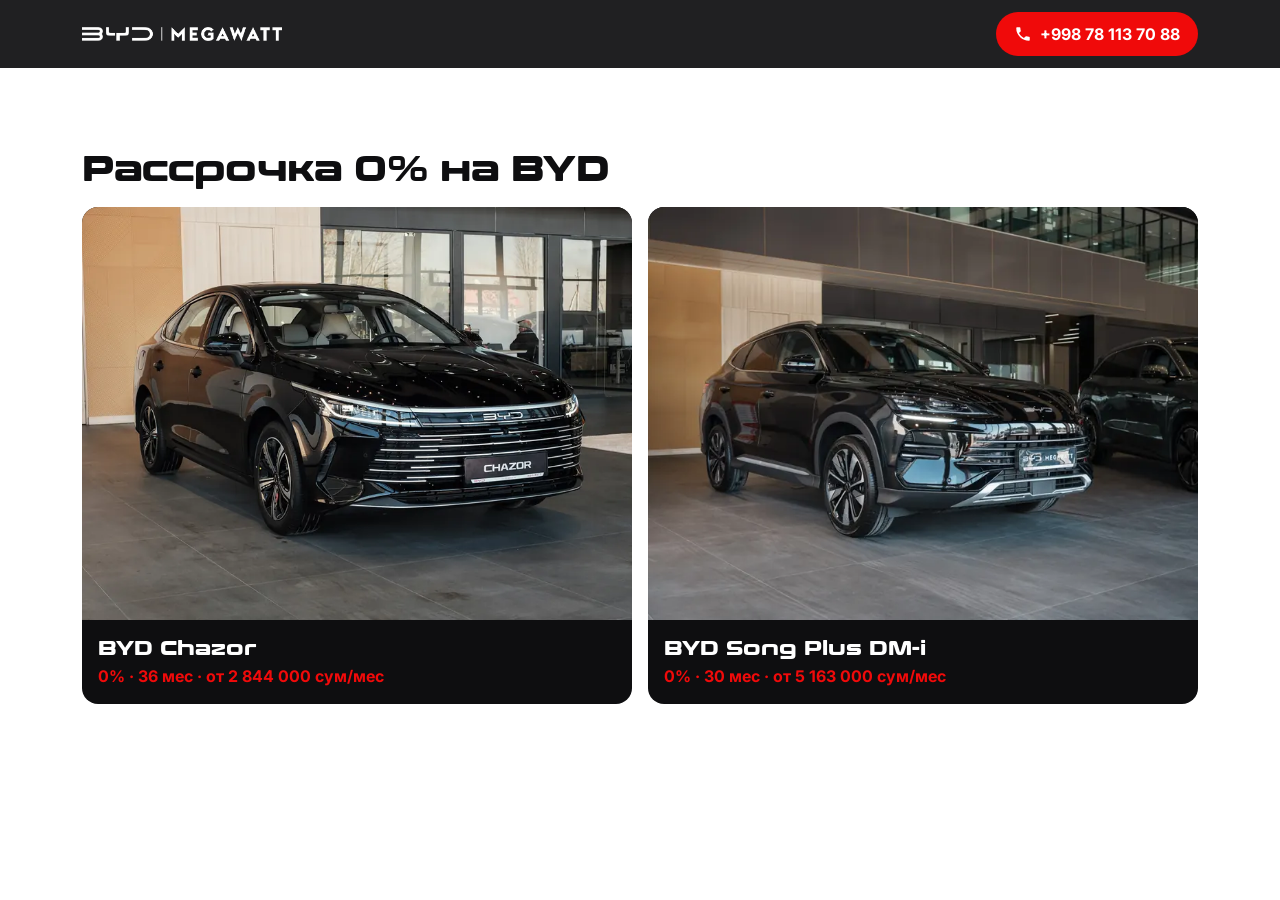
==== index.html @ dc654400 "Исходное состояние лендингов (GitHub Pages) Co-Authored-By: Claude Opus 5.5 <noreply@anthropic.com>" ====
<!doctype html>
<html lang="ru">
<head>
<meta charset="utf-8">
<meta name="viewport" content="width=device-width, initial-scale=1">
<title>BYD Megawatt — рассрочка 0% на BYD</title>
<meta name="description" content="Официальный дилер BYD в Ташкенте. Рассрочка 0% на BYD Chazor и Song Plus DM-i. Звоните: +998 78 113 70 88.">
<meta name="theme-color" content="#0e0e10">
<meta name="format-detection" content="telephone=no">
<link rel="icon" href="assets/img/brand/favicon.png" type="image/png">
<link rel="preconnect" href="https://fonts.googleapis.com">
<link rel="preconnect" href="https://fonts.gstatic.com" crossorigin>
<link rel="stylesheet" href="https://fonts.googleapis.com/css2?family=Inter:wght@400;500;600;700&display=swap">
<link rel="stylesheet" href="assets/css/style.css">
</head>
<body class="index">
<header class="top"><div class="wrap top__in"><a class="top__home" href="https://byd.megawatt.uz/" target="_blank" rel="noopener"><img class="top__logo" src="assets/img/brand/logo-white.png" width="705" height="49" alt="BYD Megawatt"></a>
<a class="top__call" href="tel:+998781137088"><svg viewBox="0 0 24 24" aria-hidden="true"><path d="M6.6 10.8a15.2 15.2 0 0 0 6.6 6.6l2.2-2.2a1 1 0 0 1 1-.25 11.4 11.4 0 0 0 3.6.57 1 1 0 0 1 1 1V20a1 1 0 0 1-1 1A17 17 0 0 1 3 4a1 1 0 0 1 1-1h3.5a1 1 0 0 1 1 1c0 1.25.2 2.45.57 3.57a1 1 0 0 1-.25 1z"/></svg><span>+998 78 113 70 88</span></a></div></header>
<main class="section"><div class="wrap"><h1 class="h2">Рассрочка 0% на BYD</h1><div class="picks"><a class="pick" href="chazor/"><img src="assets/img/chazor/1-800.webp" width="800" height="600" alt="BYD Chazor" loading="lazy"><span class="pick__name">BYD Chazor</span><span class="pick__offer">0% · 36 мес · от 2 844 000 сум/мес</span></a><a class="pick" href="song-plus/"><img src="assets/img/song-plus/1-800.webp" width="800" height="600" alt="BYD Song Plus DM-i" loading="lazy"><span class="pick__name">BYD Song Plus DM-i</span><span class="pick__offer">0% · 30 мес · от 5 163 000 сум/мес</span></a></div></div></main>
</body>
</html>
---- assets/css/style.css ----
/* BYD Megawatt — лендинг. Mobile-first. */
:root {
  --red: #f00a0a;
  --red-dark: #c80000;
  --ink: #0e0e10;
  --ink-2: #3a3a40;
  --muted: #6b6b73;
  --line: #e4e4e8;
  --bg: #ffffff;
  --grey: #f4f4f6;
  --dark: #0e0e10;
  --dark-2: #1a1a1e;
  --radius: 16px;
  --radius-sm: 10px;
  --head: "Conthrax", "Arial Black", system-ui, sans-serif;
  --body: "Inter", system-ui, -apple-system, "Segoe UI", Roboto, Arial, sans-serif;
  --gutter: 16px;
  --top-h: 56px;
}

@font-face { font-family: "Conthrax"; src: url("../fonts/conthrax-sb.woff2") format("woff2"); font-weight: 600; font-style: normal; font-display: swap; }
@font-face { font-family: "Conthrax"; src: url("../fonts/conthrax-bd.woff2") format("woff2"); font-weight: 700; font-style: normal; font-display: swap; }
@font-face { font-family: "Conthrax"; src: url("../fonts/conthrax-hv.woff2") format("woff2"); font-weight: 800; font-style: normal; font-display: swap; }

*, *::before, *::after { box-sizing: border-box; }
.nw { white-space: nowrap; }
html { -webkit-text-size-adjust: 100%; scroll-behavior: smooth; scroll-padding-top: var(--top-h); }
body {
  margin: 0;
  font: 400 16px/1.5 var(--body);
  color: var(--ink);
  background: var(--bg);
  -webkit-font-smoothing: antialiased;
  padding-bottom: 84px; /* место под sticky-кнопку */
}
img { max-width: 100%; height: auto; display: block; }
a { color: inherit; }
h1, h2, h3, p, ul, ol, dl, dd, figure { margin: 0; }
ul, ol { padding: 0; list-style: none; }
button { font: inherit; color: inherit; cursor: pointer; }
svg { width: 24px; height: 24px; flex: none; fill: none; stroke: currentColor; stroke-width: 1.8; stroke-linecap: round; stroke-linejoin: round; }

.wrap { width: 100%; max-width: 1180px; margin: 0 auto; padding: 0 var(--gutter); }
.wrap--narrow { max-width: 820px; }
.center { text-align: center; }

/* ---------- кнопки ---------- */
.btn {
  display: inline-flex; align-items: center; justify-content: center; gap: 10px;
  min-height: 52px; padding: 14px 24px;
  border: 0; border-radius: 999px;
  font: 700 16px/1.2 var(--body); text-decoration: none; text-align: center;
  transition: transform .15s ease, background-color .15s ease, box-shadow .15s ease;
}
.btn svg { width: 20px; height: 20px; fill: currentColor; stroke: none; }
.btn:active { transform: scale(.98); }
.btn--red { background: var(--red); color: #fff; box-shadow: 0 8px 24px -8px rgba(240, 10, 10, .6); }
.btn--red:hover { background: var(--red-dark); }
.btn--dark { background: var(--ink); color: #fff; }
.btn--white { background: #fff; color: var(--red); }
.btn--xl { min-height: 60px; font-size: 17px; padding: 16px 28px; }
.btn--block { display: flex; width: 100%; }
.btn--red.btn--xl { animation: pulse 2.4s ease-in-out infinite; }
@keyframes pulse {
  0%, 100% { box-shadow: 0 8px 24px -8px rgba(240, 10, 10, .6), 0 0 0 0 rgba(240, 10, 10, .45); }
  50% { box-shadow: 0 8px 24px -8px rgba(240, 10, 10, .6), 0 0 0 12px rgba(240, 10, 10, 0); }
}
@media (prefers-reduced-motion: reduce) { .btn--red.btn--xl { animation: none; } html { scroll-behavior: auto; } }

/* ---------- шапка ---------- */
.top { position: sticky; top: 0; z-index: 50; background: rgba(14, 14, 16, .92); backdrop-filter: blur(10px); -webkit-backdrop-filter: blur(10px); color: #fff; }
.top__in { height: var(--top-h); display: flex; align-items: center; justify-content: space-between; gap: 12px; }
.top__home { display: block; line-height: 0; }
.top__logo { width: 150px; height: auto; }
.top__right { display: flex; align-items: center; gap: 10px; }
.top__call { display: inline-flex; align-items: center; justify-content: center; width: 40px; height: 40px; border-radius: 50%; background: var(--red); color: #fff; text-decoration: none; font-weight: 700; }
.top__call svg { width: 18px; height: 18px; fill: currentColor; stroke: none; }
.top__call span { display: none; }
.lang { display: inline-flex; border: 1px solid rgba(255, 255, 255, .25); border-radius: 999px; padding: 2px; }
.lang button { background: none; border: 0; padding: 6px 10px; border-radius: 999px; font-size: 13px; font-weight: 600; color: rgba(255, 255, 255, .7); }
.lang button[aria-pressed="true"] { background: #fff; color: var(--ink); }

/* ---------- hero ---------- */
.hero { position: relative; background: var(--dark); color: #fff; overflow: hidden; }
.hero__media { position: relative; }
.hero__media::after { content: ""; position: absolute; inset: 0; background: linear-gradient(180deg, rgba(14, 14, 16, 0) 45%, var(--dark) 100%); }
.hero__img { width: 100%; aspect-ratio: 4 / 3; object-fit: cover; }
.hero__in { position: relative; margin-top: -72px; padding-bottom: 32px; }
.chips { display: flex; flex-wrap: wrap; gap: 8px; margin-bottom: 14px; }
.chip { display: inline-block; padding: 6px 12px; border-radius: 999px; font-size: 12px; font-weight: 600; letter-spacing: .02em; text-transform: uppercase; background: rgba(255, 255, 255, .12); color: #fff; }
.chip--red { background: var(--red); }
.hero__title { font: 800 28px/1.15 var(--head); letter-spacing: -.01em; text-wrap: balance; }
.hero__title em { font-style: normal; color: var(--red); }
.hero__sub { margin-top: 12px; color: rgba(255, 255, 255, .78); font-size: 16px; }
.hero__price { display: flex; flex-wrap: wrap; align-items: baseline; gap: 4px 8px; margin: 20px 0 18px; padding: 14px 16px; border-radius: var(--radius-sm); background: rgba(255, 255, 255, .07); border: 1px solid rgba(255, 255, 255, .12); }
.hero__price-label { width: 100%; font-size: 13px; color: rgba(255, 255, 255, .65); }
.hero__price strong { font: 800 30px/1 var(--head); color: #fff; }
.hero__price sup { font-size: .5em; color: var(--red); }
.hero__price > span:last-child { color: rgba(255, 255, 255, .8); font-weight: 600; }
.hero .btn { width: 100%; }
.hero__note { display: flex; align-items: center; justify-content: center; gap: 8px; margin-top: 12px; font-size: 14px; color: rgba(255, 255, 255, .8); }
.dot { width: 8px; height: 8px; border-radius: 50%; background: #22c55e; box-shadow: 0 0 0 4px rgba(34, 197, 94, .2); }
.hero__foot { margin-top: 16px; font-size: 11px; line-height: 1.4; color: rgba(255, 255, 255, .45); }

/* ---------- benefits ---------- */
.benefits { background: var(--dark); color: #fff; padding: 0 0 32px; }
.benefits__list { display: grid; grid-template-columns: repeat(2, minmax(0, 1fr)); gap: 10px; }
.benefits__list b, .why b, .feat h3, .steps b { overflow-wrap: break-word; }
.benefits__list li { display: flex; flex-direction: column; gap: 8px; padding: 14px; border-radius: var(--radius-sm); background: var(--dark-2); }
.benefits__list svg { color: var(--red); }
.benefits__list b { display: block; font: 700 15px/1.25 var(--head); }
.benefits__list span { display: block; margin-top: 4px; font-size: 13px; line-height: 1.35; color: rgba(255, 255, 255, .65); }

/* ---------- секции ---------- */
.section { padding: 48px 0; }
.section--grey { background: var(--grey); }
.section--dark { background: var(--dark); color: #fff; }
.h2 { font: 800 24px/1.2 var(--head); letter-spacing: -.01em; text-wrap: balance; margin-bottom: 12px; }
.lead { color: var(--ink-2); margin-bottom: 24px; }

/* ---------- калькулятор ---------- */
.calc { background: #fff; border-radius: var(--radius); box-shadow: 0 20px 50px -30px rgba(0, 0, 0, .35); overflow: hidden; }
.calc__tabs { display: grid; grid-template-columns: 1fr 1fr; background: var(--ink); padding: 6px; gap: 6px; }
.calc__tabs button { border: 0; border-radius: 12px; padding: 12px 8px; background: transparent; color: rgba(255, 255, 255, .7); font-weight: 700; font-size: 15px; }
.calc__tabs button[aria-selected="true"] { background: #fff; color: var(--ink); }
.calc__tabs button[data-mode="inst"][aria-selected="true"] { background: var(--red); color: #fff; }
.calc__body { display: grid; gap: 0; }
.calc__inputs { padding: 20px 16px 8px; }
.calc__group { border: 0; margin: 0 0 18px; padding: 0; min-width: 0; }
.calc__group legend { padding: 0; margin-bottom: 8px; font-size: 13px; font-weight: 600; color: var(--muted); text-transform: uppercase; letter-spacing: .04em; }
.seg { display: flex; flex-wrap: wrap; gap: 8px; }
.seg button {
  flex: 1 0 auto; min-width: 56px; min-height: 44px; padding: 10px 12px;
  border: 1.5px solid var(--line); border-radius: var(--radius-sm); background: #fff;
  font-weight: 700; font-size: 15px; color: var(--ink);
  transition: border-color .15s, background-color .15s, color .15s;
}
.seg button small { display: block; font-weight: 500; font-size: 12px; color: var(--muted); }
.seg button[aria-pressed="true"] { border-color: var(--ink); background: var(--ink); color: #fff; }
.seg button[aria-pressed="true"] small { color: rgba(255, 255, 255, .7); }
.seg button:disabled { opacity: .35; cursor: not-allowed; text-decoration: line-through; }
.seg--trim button { flex: 1 1 140px; text-align: left; }
.seg[data-downs] { display: grid; grid-template-columns: repeat(5, 1fr); }
.seg--terms { display: grid; grid-template-columns: repeat(4, 1fr); }
.seg[data-downs] button, .seg--terms button { min-width: 0; padding: 10px 4px; }
.calc__hint { min-height: 20px; font-size: 14px; color: var(--red-dark); font-weight: 600; }
.calc__hint:empty { display: none; }
.calc__result { padding: 20px 16px; background: var(--grey); border-top: 1px solid var(--line); }
.calc__label { font-size: 13px; font-weight: 600; color: var(--muted); text-transform: uppercase; letter-spacing: .04em; }
.calc__pay { margin-top: 4px; font-weight: 600; color: var(--ink-2); }
.calc__pay strong { font: 800 32px/1.1 var(--head); color: var(--ink); }
.calc__badge { display: inline-block; margin-top: 8px; padding: 4px 10px; border-radius: 999px; background: rgba(34, 197, 94, .14); color: #15803d; font-size: 13px; font-weight: 700; }
.calc__badge:empty { display: none; }
.calc__dl { margin: 16px 0 20px; display: grid; gap: 8px; }
.calc__dl div { display: flex; justify-content: space-between; gap: 12px; font-size: 14px; border-bottom: 1px dashed var(--line); padding-bottom: 8px; }
.calc__dl div[hidden] { display: none; }
.calc__dl dt { color: var(--muted); }
.calc__dl dd { font-weight: 700; text-align: right; }
.calc__note { margin-top: 12px; font-size: 12px; line-height: 1.4; color: var(--muted); }

/* ---------- фичи и галерея ---------- */
.feats { display: grid; gap: 12px; margin-top: 8px; }
.feat { display: flex; gap: 14px; align-items: flex-start; padding: 16px; border: 1px solid var(--line); border-radius: var(--radius); }
.feat svg { width: 40px; height: 40px; padding: 8px; border-radius: 12px; background: rgba(240, 10, 10, .08); color: var(--red); }
.feat h3 { font: 700 17px/1.25 var(--head); }
.feat p { margin-top: 4px; font-size: 14px; color: var(--ink-2); }
.gallery { display: flex; gap: 10px; overflow-x: auto; scroll-snap-type: x mandatory; padding: 24px var(--gutter); scrollbar-width: none; -webkit-overflow-scrolling: touch; }
.gallery::-webkit-scrollbar { display: none; }
.gallery li { flex: 0 0 85%; scroll-snap-align: center; }
.gallery img { width: 100%; aspect-ratio: 4 / 3; object-fit: cover; border-radius: var(--radius); background: var(--grey); }

/* ---------- сравнение ---------- */
.compare-wrap { overflow-x: auto; background: #fff; border-radius: var(--radius); margin-top: 16px; }
.compare { width: 100%; border-collapse: collapse; font-size: 14px; }
.compare th, .compare td { padding: 12px 10px; border-bottom: 1px solid var(--line); text-align: center; }
.compare thead th { font: 700 13px/1.2 var(--head); background: var(--ink); color: #fff; }
.compare tbody th { text-align: left; font-weight: 500; color: var(--ink-2); }
.compare td { font-weight: 700; white-space: nowrap; }
.compare td.yes { color: #16a34a; font-size: 18px; }
.compare td.no { color: #b0b0b8; }
.compare__price td { color: var(--red); font-size: 15px; }
.compare tr:last-child > * { border-bottom: 0; }

/* ---------- видео ---------- */
.videos { display: grid; gap: 16px; margin-top: 16px; }
.video__btn { position: relative; display: grid; place-items: center; width: 100%; aspect-ratio: 16 / 9; border: 0; border-radius: var(--radius); background: #000 center / cover no-repeat; overflow: hidden; }
.video__btn::before { content: ""; position: absolute; inset: 0; background: rgba(0, 0, 0, .25); }
.video__btn svg { position: relative; width: 68px; height: 68px; padding: 18px 16px 18px 20px; border-radius: 50%; background: var(--red); color: #fff; fill: currentColor; stroke: none; }
.video iframe { width: 100%; aspect-ratio: 16 / 9; border: 0; border-radius: var(--radius); }
.video figcaption { margin-top: 10px; font-weight: 700; }

/* ---------- почему мы ---------- */
.why { display: grid; grid-template-columns: 1fr; gap: 10px; margin-top: 16px; }
@media (min-width: 440px) { .why { grid-template-columns: repeat(2, minmax(0, 1fr)); } }
.why li { display: flex; flex-direction: column; gap: 6px; padding: 16px; border-radius: var(--radius); background: var(--dark-2); }
.why svg { color: var(--red); margin-bottom: 4px; }
.why b { font: 700 15px/1.25 var(--head); }
.why span { font-size: 13px; color: rgba(255, 255, 255, .65); }

/* ---------- шаги ---------- */
.steps { counter-reset: s; display: grid; gap: 12px; margin: 16px 0 28px; }
.steps li { counter-increment: s; position: relative; padding: 16px 16px 16px 72px; border-radius: var(--radius); background: var(--grey); min-height: 76px; }
.steps li::before { content: counter(s); position: absolute; left: 16px; top: 16px; width: 42px; height: 42px; display: grid; place-items: center; border-radius: 50%; background: var(--red); color: #fff; font: 800 18px/1 var(--head); }
.steps b { display: block; font: 700 16px/1.3 var(--head); }
.steps span { display: block; margin-top: 2px; font-size: 14px; color: var(--ink-2); }

/* ---------- FAQ ---------- */
.faq { display: grid; gap: 10px; margin-top: 16px; }
.faq__item { background: #fff; border-radius: var(--radius-sm); }
.faq__item summary { position: relative; list-style: none; cursor: pointer; padding: 16px 48px 16px 16px; font-weight: 700; }
.faq__item summary::-webkit-details-marker { display: none; }
.faq__item summary::after { content: "+"; position: absolute; right: 16px; top: 50%; transform: translateY(-50%); width: 24px; height: 24px; display: grid; place-items: center; border-radius: 50%; background: var(--grey); font-weight: 700; transition: transform .2s; }
.faq__item[open] summary::after { content: "−"; background: var(--red); color: #fff; }
.faq__item p { padding: 0 16px 16px; color: var(--ink-2); font-size: 15px; }

/* ---------- финал ---------- */
.final { background: var(--red); color: #fff; padding: 56px 0; text-align: center; }
.final__in .lead { color: rgba(255, 255, 255, .9); max-width: 560px; margin: 0 auto 24px; }
.final .btn { width: 100%; max-width: 420px; }
.final__phone { display: block; margin-top: 16px; font: 700 20px/1.2 var(--head); text-decoration: none; }

/* ---------- подвал ---------- */
.foot { background: var(--dark); color: rgba(255, 255, 255, .8); padding: 40px 0 24px; font-size: 14px; }
.foot__logo { width: 180px; margin-bottom: 28px; }
.foot__h { font: 700 16px/1.2 var(--head); color: #fff; margin-bottom: 14px; }
.addr { display: grid; gap: 14px; }
.addr li { display: flex; gap: 10px; }
.addr svg { color: var(--red); width: 20px; height: 20px; margin-top: 2px; }
.addr b { display: block; color: #fff; }
.foot__phone { margin: 24px 0; }
.foot__phone a { font: 700 20px/1.2 var(--head); color: #fff; text-decoration: none; }
.foot__legal { font-size: 11px; line-height: 1.5; color: rgba(255, 255, 255, .45); }
.foot__copy { margin-top: 16px; font-size: 12px; color: rgba(255, 255, 255, .45); }

/* ---------- sticky-кнопка ---------- */
.sticky { position: fixed; left: 0; right: 0; bottom: 0; z-index: 60; padding: 12px var(--gutter) calc(12px + env(safe-area-inset-bottom)); background: linear-gradient(180deg, rgba(255, 255, 255, 0), rgba(255, 255, 255, .95) 35%); transition: transform .25s ease; }
.sticky.is-hidden { transform: translateY(110%); }

/* ---------- index ---------- */
.index { padding-bottom: 0; }
.picks { display: grid; gap: 16px; margin-top: 16px; }
.pick { display: block; border-radius: var(--radius); overflow: hidden; background: var(--dark); color: #fff; text-decoration: none; }
.pick img { aspect-ratio: 4 / 3; object-fit: cover; width: 100%; }
.pick__name { display: block; padding: 16px 16px 4px; font: 800 20px/1.2 var(--head); }
.pick__offer { display: block; padding: 0 16px 16px; color: var(--red); font-weight: 700; }

/* ---------- планшет и десктоп ---------- */
@media (min-width: 600px) {
  .benefits__list { grid-template-columns: repeat(4, 1fr); }
  .feats { grid-template-columns: 1fr 1fr; }
  .gallery li { flex-basis: 48%; }
  .videos, .picks { grid-template-columns: 1fr 1fr; }
}

@media (min-width: 900px) {
  :root { --gutter: 32px; --top-h: 68px; }
  body { padding-bottom: 0; }
  .sticky { display: none; }
  .top__logo { width: 200px; }
  .top__call { width: auto; height: 44px; padding: 0 18px; border-radius: 999px; gap: 8px; }
  .top__call span { display: inline; }

  .hero { min-height: min(720px, calc(100vh - var(--top-h))); display: flex; align-items: center; }
  .hero__media { position: absolute; inset: 0 0 0 42%; }
  .hero__media::after { background: linear-gradient(90deg, var(--dark) 0%, rgba(14, 14, 16, .4) 30%, rgba(14, 14, 16, 0) 60%), linear-gradient(0deg, var(--dark) 0%, rgba(14, 14, 16, 0) 25%); }
  .hero__img { height: 100%; aspect-ratio: auto; }
  .hero__in { margin-top: 0; padding: 56px var(--gutter); }
  .hero__text { max-width: 640px; }
  .hero__title { font-size: 44px; }
  .hero__sub { font-size: 18px; }
  .hero .btn { width: auto; }
  .hero__note { justify-content: flex-start; }

  .section { padding: 80px 0; }
  .h2 { font-size: 36px; }
  .lead { font-size: 18px; }
  .calc__body { grid-template-columns: 1.3fr 1fr; }
  .seg--terms { grid-template-columns: repeat(7, 1fr); }
  .calc__inputs { padding: 28px; }
  .calc__result { padding: 28px; border-top: 0; border-left: 1px solid var(--line); }
  .calc__pay strong { font-size: 40px; }
  .feats { grid-template-columns: repeat(3, 1fr); gap: 16px; }
  .gallery { max-width: 1180px; margin: 0 auto; padding: 32px var(--gutter); }
  .gallery li { flex-basis: 32%; }
  .why { grid-template-columns: repeat(4, 1fr); gap: 16px; }
  .steps { grid-template-columns: repeat(3, 1fr); }
  .compare { font-size: 15px; }
  .compare th, .compare td { padding: 14px 18px; }
  .final { padding: 80px 0; }
  .final .btn { width: auto; }
  .addr { grid-template-columns: repeat(4, 1fr); }
}

/* ---------- чат ---------- */
.chat { margin-top: 16px; border-radius: var(--radius); overflow: hidden; background: #dfe6ec; box-shadow: 0 20px 50px -30px rgba(0, 0, 0, .35); }
.chat__head { display: flex; align-items: center; gap: 12px; padding: 12px 16px; background: #fff; border-bottom: 1px solid var(--line); }
.chat__head b { display: block; font-size: 15px; }
.chat__head small { display: flex; align-items: center; gap: 6px; font-size: 13px; color: #16a34a; }
.chat__head .dot { width: 7px; height: 7px; box-shadow: none; }
.chat__ava { display: grid; place-items: center; width: 40px; height: 40px; border-radius: 50%; background: var(--red); color: #fff; flex: none; }
.chat__ava svg { width: 18px; height: 18px; fill: currentColor; stroke: none; }
.chat__ava--txt { font: 700 17px/1 var(--head); }
.chat__label { margin: 12px auto 0; width: fit-content; padding: 4px 12px; border-radius: 999px; background: rgba(0, 0, 0, .25); color: #fff; font-size: 12px; font-weight: 600; }
.chat__body { display: flex; flex-direction: column; gap: 6px; padding: 12px 12px 16px; }
.msg { position: relative; max-width: 82%; padding: 8px 12px 6px; border-radius: 16px; font-size: 15px; line-height: 1.4; box-shadow: 0 1px 1px rgba(0, 0, 0, .08); }
.msg p { display: inline; }
.msg time { float: right; margin: 6px 0 0 10px; font-size: 11px; color: var(--muted); }
.msg time i { font-style: normal; color: #2aa1d8; margin-left: 3px; letter-spacing: -2px; }
.msg--them { align-self: flex-start; background: #fff; border-bottom-left-radius: 4px; }
.msg--me { align-self: flex-end; background: #e1fec6; border-bottom-right-radius: 4px; }
#chat .center { margin-top: 24px; }
.reviews { display: grid; gap: 16px; }
.review .msg { max-width: 100%; }
@media (min-width: 900px) { .reviews { grid-template-columns: repeat(3, 1fr); } }
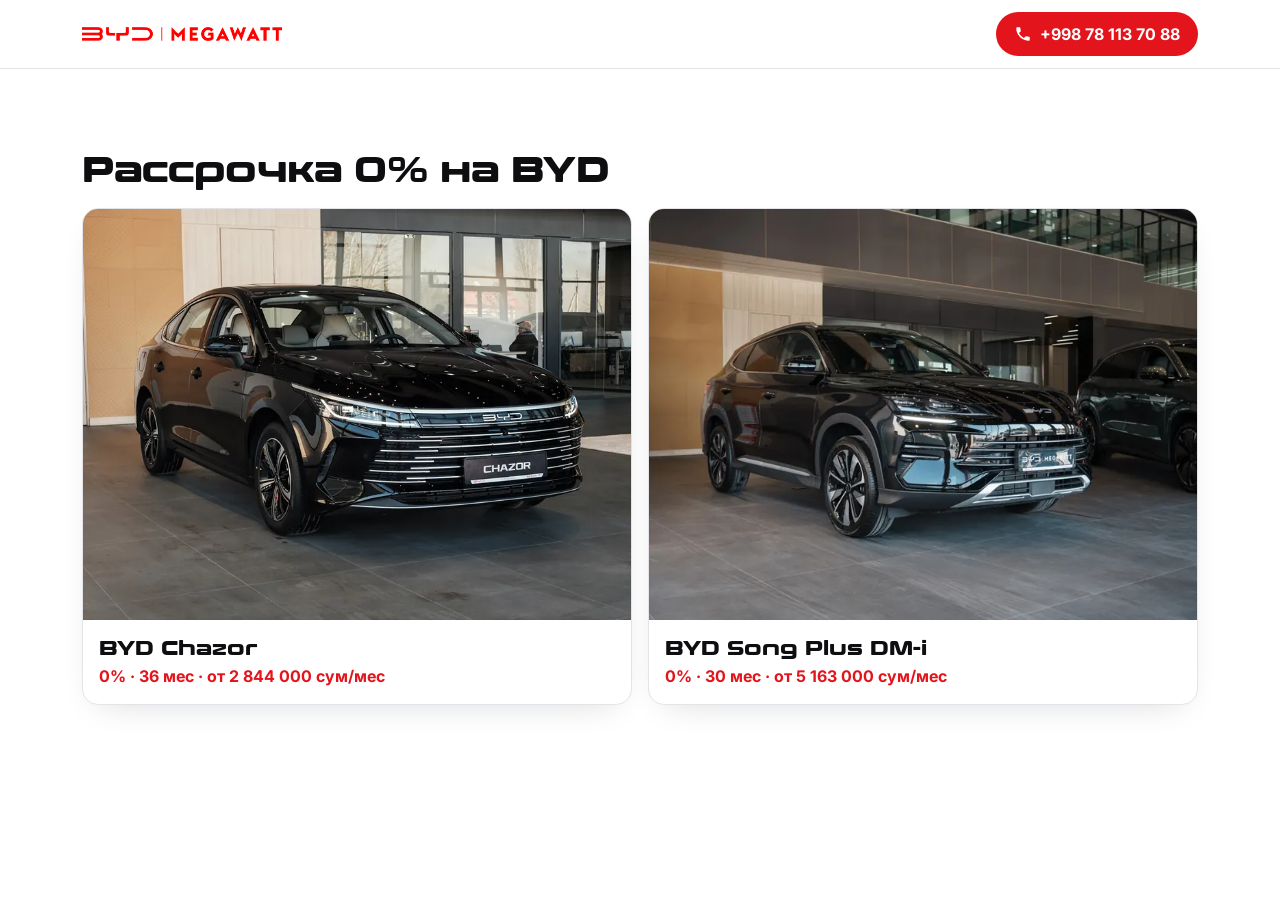
==== commit 41a27a1b: "Новая версия лендингов (v4 от коллеги) и ассеты через тег v3 Светлый дизайн, квиз, выбор срока на пе" ====
--- a/index.html
+++ b/index.html
@@ -5,7 +5,7 @@
 <meta name="viewport" content="width=device-width, initial-scale=1">
 <title>BYD Megawatt — рассрочка 0% на BYD</title>
 <meta name="description" content="Официальный дилер BYD в Ташкенте. Рассрочка 0% на BYD Chazor и Song Plus DM-i. Звоните: +998 78 113 70 88.">
-<meta name="theme-color" content="#0e0e10">
+<meta name="theme-color" content="#ffffff">
 <meta name="format-detection" content="telephone=no">
 <link rel="icon" href="assets/img/brand/favicon.png" type="image/png">
 <link rel="preconnect" href="https://fonts.googleapis.com">
@@ -14,7 +14,7 @@
 <link rel="stylesheet" href="assets/css/style.css">
 </head>
 <body class="index">
-<header class="top"><div class="wrap top__in"><a class="top__home" href="https://byd.megawatt.uz/" target="_blank" rel="noopener"><img class="top__logo" src="assets/img/brand/logo-white.png" width="705" height="49" alt="BYD Megawatt"></a>
+<header class="top"><div class="wrap top__in"><a class="top__home" href="https://byd.megawatt.uz/" target="_blank" rel="noopener"><img class="top__logo" src="assets/img/brand/logo-red.png" width="705" height="49" alt="BYD Megawatt"></a>
 <a class="top__call" href="tel:+998781137088"><svg viewBox="0 0 24 24" aria-hidden="true"><path d="M6.6 10.8a15.2 15.2 0 0 0 6.6 6.6l2.2-2.2a1 1 0 0 1 1-.25 11.4 11.4 0 0 0 3.6.57 1 1 0 0 1 1 1V20a1 1 0 0 1-1 1A17 17 0 0 1 3 4a1 1 0 0 1 1-1h3.5a1 1 0 0 1 1 1c0 1.25.2 2.45.57 3.57a1 1 0 0 1-.25 1z"/></svg><span>+998 78 113 70 88</span></a></div></header>
 <main class="section"><div class="wrap"><h1 class="h2">Рассрочка 0% на BYD</h1><div class="picks"><a class="pick" href="chazor/"><img src="assets/img/chazor/1-800.webp" width="800" height="600" alt="BYD Chazor" loading="lazy"><span class="pick__name">BYD Chazor</span><span class="pick__offer">0% · 36 мес · от 2 844 000 сум/мес</span></a><a class="pick" href="song-plus/"><img src="assets/img/song-plus/1-800.webp" width="800" height="600" alt="BYD Song Plus DM-i" loading="lazy"><span class="pick__name">BYD Song Plus DM-i</span><span class="pick__offer">0% · 30 мес · от 5 163 000 сум/мес</span></a></div></div></main>
 </body>
--- a/assets/css/style.css
+++ b/assets/css/style.css
@@ -1,13 +1,16 @@
 /* BYD Megawatt — лендинг. Mobile-first. */
 :root {
-  --red: #f00a0a;
-  --red-dark: #c80000;
+  --red: #e3141b;
+  --red-dark: #b80e14;
+  --red-soft: #fdeceb;
   --ink: #0e0e10;
   --ink-2: #3a3a40;
   --muted: #6b6b73;
   --line: #e4e4e8;
   --bg: #ffffff;
-  --grey: #f4f4f6;
+  --grey: #f5f6f8;
+  --card: #ffffff;
+  --shadow: 0 12px 32px -18px rgba(16, 24, 40, .22);
   --dark: #0e0e10;
   --dark-2: #1a1a1e;
   --radius: 16px;
@@ -44,7 +47,9 @@
 .wrap--narrow { max-width: 820px; }
 .center { text-align: center; }
 
-/* ---------- кнопки ---------- */
+/* ---------- кнопки ----------
+   Цвет ссылок tel: задаётся селекторами из двух классов: в Тильде правило
+   :where(.t-records) a[href^=tel] { color: inherit } перебивает одиночный класс. */
 .btn {
   display: inline-flex; align-items: center; justify-content: center; gap: 10px;
   min-height: 52px; padding: 14px 24px;
@@ -54,75 +59,76 @@
 }
 .btn svg { width: 20px; height: 20px; fill: currentColor; stroke: none; }
 .btn:active { transform: scale(.98); }
-.btn--red { background: var(--red); color: #fff; box-shadow: 0 8px 24px -8px rgba(240, 10, 10, .6); }
-.btn--red:hover { background: var(--red-dark); }
-.btn--dark { background: var(--ink); color: #fff; }
-.btn--white { background: #fff; color: var(--red); }
+.btn.btn--red { background: var(--red); color: #fff; box-shadow: 0 8px 20px -10px rgba(227, 20, 27, .55); }
+.btn.btn--red:hover { background: var(--red-dark); }
+.btn.btn--dark { background: var(--ink); color: #fff; }
+.btn.btn--white { background: #fff; color: var(--red); }
+.btn.btn--outline { background: #fff; color: var(--ink); border: 1.5px solid var(--line); }
 .btn--xl { min-height: 60px; font-size: 17px; padding: 16px 28px; }
 .btn--block { display: flex; width: 100%; }
 .btn--red.btn--xl { animation: pulse 2.4s ease-in-out infinite; }
 @keyframes pulse {
-  0%, 100% { box-shadow: 0 8px 24px -8px rgba(240, 10, 10, .6), 0 0 0 0 rgba(240, 10, 10, .45); }
-  50% { box-shadow: 0 8px 24px -8px rgba(240, 10, 10, .6), 0 0 0 12px rgba(240, 10, 10, 0); }
+  0%, 100% { box-shadow: 0 8px 20px -10px rgba(227, 20, 27, .55), 0 0 0 0 rgba(227, 20, 27, .3); }
+  50% { box-shadow: 0 8px 20px -10px rgba(227, 20, 27, .55), 0 0 0 10px rgba(227, 20, 27, 0); }
 }
 @media (prefers-reduced-motion: reduce) { .btn--red.btn--xl { animation: none; } html { scroll-behavior: auto; } }
 
 /* ---------- шапка ---------- */
-.top { position: sticky; top: 0; z-index: 50; background: rgba(14, 14, 16, .92); backdrop-filter: blur(10px); -webkit-backdrop-filter: blur(10px); color: #fff; }
+.top { position: sticky; top: 0; z-index: 50; background: rgba(255, 255, 255, .94); backdrop-filter: blur(10px); -webkit-backdrop-filter: blur(10px); color: var(--ink); border-bottom: 1px solid var(--line); }
 .top__in { height: var(--top-h); display: flex; align-items: center; justify-content: space-between; gap: 12px; }
 .top__home { display: block; line-height: 0; }
 .top__logo { width: 150px; height: auto; }
 .top__right { display: flex; align-items: center; gap: 10px; }
 .top__call { display: inline-flex; align-items: center; justify-content: center; width: 40px; height: 40px; border-radius: 50%; background: var(--red); color: #fff; text-decoration: none; font-weight: 700; }
+.top .top__call { color: #fff; } /* см. комментарий у кнопок */
 .top__call svg { width: 18px; height: 18px; fill: currentColor; stroke: none; }
 .top__call span { display: none; }
-.lang { display: inline-flex; border: 1px solid rgba(255, 255, 255, .25); border-radius: 999px; padding: 2px; }
-.lang button { background: none; border: 0; padding: 6px 10px; border-radius: 999px; font-size: 13px; font-weight: 600; color: rgba(255, 255, 255, .7); }
-.lang button[aria-pressed="true"] { background: #fff; color: var(--ink); }
+.lang { display: inline-flex; background: var(--grey); border-radius: 999px; padding: 3px; }
+.lang button { background: none; border: 0; padding: 6px 10px; border-radius: 999px; font-size: 13px; font-weight: 600; color: var(--muted); }
+.lang button[aria-pressed="true"] { background: #fff; color: var(--ink); box-shadow: 0 1px 3px rgba(16, 24, 40, .12); }
 
 /* ---------- hero ---------- */
-.hero { position: relative; background: var(--dark); color: #fff; overflow: hidden; }
+.hero { position: relative; background: linear-gradient(180deg, var(--grey) 0%, #fff 100%); color: var(--ink); overflow: hidden; }
 .hero__media { position: relative; }
-.hero__media::after { content: ""; position: absolute; inset: 0; background: linear-gradient(180deg, rgba(14, 14, 16, 0) 45%, var(--dark) 100%); }
 .hero__img { width: 100%; aspect-ratio: 4 / 3; object-fit: cover; }
-.hero__in { position: relative; margin-top: -72px; padding-bottom: 32px; }
+.hero__in { position: relative; padding-top: 20px; padding-bottom: 32px; }
 .chips { display: flex; flex-wrap: wrap; gap: 8px; margin-bottom: 14px; }
-.chip { display: inline-block; padding: 6px 12px; border-radius: 999px; font-size: 12px; font-weight: 600; letter-spacing: .02em; text-transform: uppercase; background: rgba(255, 255, 255, .12); color: #fff; }
-.chip--red { background: var(--red); }
+.chip { display: inline-block; padding: 6px 12px; border-radius: 999px; font-size: 12px; font-weight: 600; letter-spacing: .02em; text-transform: uppercase; background: #fff; color: var(--ink-2); border: 1px solid var(--line); }
+.chip--red { background: var(--red-soft); color: var(--red-dark); border-color: transparent; }
 .hero__title { font: 800 28px/1.15 var(--head); letter-spacing: -.01em; text-wrap: balance; }
 .hero__title em { font-style: normal; color: var(--red); }
-.hero__sub { margin-top: 12px; color: rgba(255, 255, 255, .78); font-size: 16px; }
-.hero__price { display: flex; flex-wrap: wrap; align-items: baseline; gap: 4px 8px; margin: 20px 0 18px; padding: 14px 16px; border-radius: var(--radius-sm); background: rgba(255, 255, 255, .07); border: 1px solid rgba(255, 255, 255, .12); }
-.hero__price-label { width: 100%; font-size: 13px; color: rgba(255, 255, 255, .65); }
-.hero__price strong { font: 800 30px/1 var(--head); color: #fff; }
+.hero__sub { margin-top: 12px; color: var(--ink-2); font-size: 16px; }
+.hero__price { display: flex; flex-wrap: wrap; align-items: baseline; gap: 4px 8px; margin: 20px 0 18px; padding: 16px; border-radius: var(--radius); background: var(--card); border: 1px solid var(--line); box-shadow: var(--shadow); }
+.hero__price-label { width: 100%; font-size: 13px; color: var(--muted); }
+.hero__price strong { font: 800 30px/1 var(--head); color: var(--ink); }
 .hero__price sup { font-size: .5em; color: var(--red); }
-.hero__price > span:last-child { color: rgba(255, 255, 255, .8); font-weight: 600; }
+.hero__price > span:last-child { color: var(--ink-2); font-weight: 600; }
 .hero .btn { width: 100%; }
-.hero__note { display: flex; align-items: center; justify-content: center; gap: 8px; margin-top: 12px; font-size: 14px; color: rgba(255, 255, 255, .8); }
+.hero__note { display: flex; align-items: center; justify-content: center; gap: 8px; margin-top: 12px; font-size: 14px; color: var(--ink-2); }
 .dot { width: 8px; height: 8px; border-radius: 50%; background: #22c55e; box-shadow: 0 0 0 4px rgba(34, 197, 94, .2); }
-.hero__foot { margin-top: 16px; font-size: 11px; line-height: 1.4; color: rgba(255, 255, 255, .45); }
+.hero__foot { margin-top: 16px; font-size: 11px; line-height: 1.4; color: var(--muted); }
 
 /* ---------- benefits ---------- */
-.benefits { background: var(--dark); color: #fff; padding: 0 0 32px; }
+.benefits { background: #fff; padding: 0 0 32px; }
 .benefits__list { display: grid; grid-template-columns: repeat(2, minmax(0, 1fr)); gap: 10px; }
 .benefits__list b, .why b, .feat h3, .steps b { overflow-wrap: break-word; }
-.benefits__list li { display: flex; flex-direction: column; gap: 8px; padding: 14px; border-radius: var(--radius-sm); background: var(--dark-2); }
+.benefits__list li { display: flex; flex-direction: column; gap: 8px; padding: 14px; border-radius: var(--radius-sm); background: var(--grey); }
 .benefits__list svg { color: var(--red); }
 .benefits__list b { display: block; font: 700 15px/1.25 var(--head); }
-.benefits__list span { display: block; margin-top: 4px; font-size: 13px; line-height: 1.35; color: rgba(255, 255, 255, .65); }
+.benefits__list span { display: block; margin-top: 4px; font-size: 13px; line-height: 1.35; color: var(--muted); }
 
 /* ---------- секции ---------- */
 .section { padding: 48px 0; }
 .section--grey { background: var(--grey); }
-.section--dark { background: var(--dark); color: #fff; }
+.section--dark { background: var(--grey); color: var(--ink); }
 .h2 { font: 800 24px/1.2 var(--head); letter-spacing: -.01em; text-wrap: balance; margin-bottom: 12px; }
 .lead { color: var(--ink-2); margin-bottom: 24px; }
 
 /* ---------- калькулятор ---------- */
-.calc { background: #fff; border-radius: var(--radius); box-shadow: 0 20px 50px -30px rgba(0, 0, 0, .35); overflow: hidden; }
-.calc__tabs { display: grid; grid-template-columns: 1fr 1fr; background: var(--ink); padding: 6px; gap: 6px; }
-.calc__tabs button { border: 0; border-radius: 12px; padding: 12px 8px; background: transparent; color: rgba(255, 255, 255, .7); font-weight: 700; font-size: 15px; }
-.calc__tabs button[aria-selected="true"] { background: #fff; color: var(--ink); }
+.calc { background: #fff; border-radius: var(--radius); border: 1px solid var(--line); box-shadow: var(--shadow); overflow: hidden; }
+.calc__tabs { display: grid; grid-template-columns: 1fr 1fr; background: var(--grey); padding: 6px; gap: 6px; border-bottom: 1px solid var(--line); }
+.calc__tabs button { border: 0; border-radius: 12px; padding: 12px 8px; background: transparent; color: var(--muted); font-weight: 700; font-size: 15px; }
+.calc__tabs button[aria-selected="true"] { background: #fff; color: var(--ink); box-shadow: 0 1px 3px rgba(16, 24, 40, .12); }
 .calc__tabs button[data-mode="inst"][aria-selected="true"] { background: var(--red); color: #fff; }
 .calc__body { display: grid; gap: 0; }
 .calc__inputs { padding: 20px 16px 8px; }
@@ -161,7 +167,7 @@
 /* ---------- фичи и галерея ---------- */
 .feats { display: grid; gap: 12px; margin-top: 8px; }
 .feat { display: flex; gap: 14px; align-items: flex-start; padding: 16px; border: 1px solid var(--line); border-radius: var(--radius); }
-.feat svg { width: 40px; height: 40px; padding: 8px; border-radius: 12px; background: rgba(240, 10, 10, .08); color: var(--red); }
+.feat svg { width: 40px; height: 40px; padding: 8px; border-radius: 12px; background: var(--red-soft); color: var(--red); }
 .feat h3 { font: 700 17px/1.25 var(--head); }
 .feat p { margin-top: 4px; font-size: 14px; color: var(--ink-2); }
 .gallery { display: flex; gap: 10px; overflow-x: auto; scroll-snap-type: x mandatory; padding: 24px var(--gutter); scrollbar-width: none; -webkit-overflow-scrolling: touch; }
@@ -170,10 +176,10 @@
 .gallery img { width: 100%; aspect-ratio: 4 / 3; object-fit: cover; border-radius: var(--radius); background: var(--grey); }
 
 /* ---------- сравнение ---------- */
-.compare-wrap { overflow-x: auto; background: #fff; border-radius: var(--radius); margin-top: 16px; }
+.compare-wrap { overflow-x: auto; background: #fff; border-radius: var(--radius); border: 1px solid var(--line); margin-top: 16px; }
 .compare { width: 100%; border-collapse: collapse; font-size: 14px; }
 .compare th, .compare td { padding: 12px 10px; border-bottom: 1px solid var(--line); text-align: center; }
-.compare thead th { font: 700 13px/1.2 var(--head); background: var(--ink); color: #fff; }
+.compare thead th { font: 700 13px/1.2 var(--head); background: var(--grey); color: var(--ink); }
 .compare tbody th { text-align: left; font-weight: 500; color: var(--ink-2); }
 .compare td { font-weight: 700; white-space: nowrap; }
 .compare td.yes { color: #16a34a; font-size: 18px; }
@@ -192,10 +198,10 @@
 /* ---------- почему мы ---------- */
 .why { display: grid; grid-template-columns: 1fr; gap: 10px; margin-top: 16px; }
 @media (min-width: 440px) { .why { grid-template-columns: repeat(2, minmax(0, 1fr)); } }
-.why li { display: flex; flex-direction: column; gap: 6px; padding: 16px; border-radius: var(--radius); background: var(--dark-2); }
+.why li { display: flex; flex-direction: column; gap: 6px; padding: 16px; border-radius: var(--radius); background: #fff; border: 1px solid var(--line); }
 .why svg { color: var(--red); margin-bottom: 4px; }
 .why b { font: 700 15px/1.25 var(--head); }
-.why span { font-size: 13px; color: rgba(255, 255, 255, .65); }
+.why span { font-size: 13px; color: var(--muted); }
 
 /* ---------- шаги ---------- */
 .steps { counter-reset: s; display: grid; gap: 12px; margin: 16px 0 28px; }
@@ -214,23 +220,23 @@
 .faq__item p { padding: 0 16px 16px; color: var(--ink-2); font-size: 15px; }
 
 /* ---------- финал ---------- */
-.final { background: var(--red); color: #fff; padding: 56px 0; text-align: center; }
-.final__in .lead { color: rgba(255, 255, 255, .9); max-width: 560px; margin: 0 auto 24px; }
+.final { background: linear-gradient(180deg, #fff 0%, var(--red-soft) 100%); color: var(--ink); padding: 56px 0; text-align: center; }
+.final__in .lead { color: var(--ink-2); max-width: 560px; margin: 0 auto 24px; }
 .final .btn { width: 100%; max-width: 420px; }
 .final__phone { display: block; margin-top: 16px; font: 700 20px/1.2 var(--head); text-decoration: none; }
 
 /* ---------- подвал ---------- */
-.foot { background: var(--dark); color: rgba(255, 255, 255, .8); padding: 40px 0 24px; font-size: 14px; }
+.foot { background: var(--grey); color: var(--ink-2); padding: 40px 0 24px; font-size: 14px; border-top: 1px solid var(--line); }
 .foot__logo { width: 180px; margin-bottom: 28px; }
-.foot__h { font: 700 16px/1.2 var(--head); color: #fff; margin-bottom: 14px; }
+.foot__h { font: 700 16px/1.2 var(--head); color: var(--ink); margin-bottom: 14px; }
 .addr { display: grid; gap: 14px; }
 .addr li { display: flex; gap: 10px; }
 .addr svg { color: var(--red); width: 20px; height: 20px; margin-top: 2px; }
-.addr b { display: block; color: #fff; }
+.addr b { display: block; color: var(--ink); }
 .foot__phone { margin: 24px 0; }
-.foot__phone a { font: 700 20px/1.2 var(--head); color: #fff; text-decoration: none; }
-.foot__legal { font-size: 11px; line-height: 1.5; color: rgba(255, 255, 255, .45); }
-.foot__copy { margin-top: 16px; font-size: 12px; color: rgba(255, 255, 255, .45); }
+.foot .foot__phone a { font: 700 20px/1.2 var(--head); color: var(--ink); text-decoration: none; }
+.foot__legal { font-size: 11px; line-height: 1.5; color: var(--muted); }
+.foot__copy { margin-top: 16px; font-size: 12px; color: var(--muted); }
 
 /* ---------- sticky-кнопка ---------- */
 .sticky { position: fixed; left: 0; right: 0; bottom: 0; z-index: 60; padding: 12px var(--gutter) calc(12px + env(safe-area-inset-bottom)); background: linear-gradient(180deg, rgba(255, 255, 255, 0), rgba(255, 255, 255, .95) 35%); transition: transform .25s ease; }
@@ -239,7 +245,7 @@
 /* ---------- index ---------- */
 .index { padding-bottom: 0; }
 .picks { display: grid; gap: 16px; margin-top: 16px; }
-.pick { display: block; border-radius: var(--radius); overflow: hidden; background: var(--dark); color: #fff; text-decoration: none; }
+.pick { display: block; border-radius: var(--radius); overflow: hidden; background: #fff; color: var(--ink); text-decoration: none; border: 1px solid var(--line); box-shadow: var(--shadow); }
 .pick img { aspect-ratio: 4 / 3; object-fit: cover; width: 100%; }
 .pick__name { display: block; padding: 16px 16px 4px; font: 800 20px/1.2 var(--head); }
 .pick__offer { display: block; padding: 0 16px 16px; color: var(--red); font-weight: 700; }
@@ -261,12 +267,11 @@
   .top__call span { display: inline; }
 
   .hero { min-height: min(720px, calc(100vh - var(--top-h))); display: flex; align-items: center; }
-  .hero__media { position: absolute; inset: 0 0 0 42%; }
-  .hero__media::after { background: linear-gradient(90deg, var(--dark) 0%, rgba(14, 14, 16, .4) 30%, rgba(14, 14, 16, 0) 60%), linear-gradient(0deg, var(--dark) 0%, rgba(14, 14, 16, 0) 25%); }
+  .hero__media { position: absolute; top: 40px; bottom: 40px; left: 52%; right: max(var(--gutter), calc((100vw - 1180px) / 2 + var(--gutter))); border-radius: 24px; overflow: hidden; box-shadow: 0 30px 60px -30px rgba(16, 24, 40, .45); }
   .hero__img { height: 100%; aspect-ratio: auto; }
-  .hero__in { margin-top: 0; padding: 56px var(--gutter); }
-  .hero__text { max-width: 640px; }
-  .hero__title { font-size: 44px; }
+  .hero__in { padding: 56px var(--gutter); }
+  .hero__text { max-width: calc(52% - 48px); }
+  .hero__title { font-size: 38px; }
   .hero__sub { font-size: 18px; }
   .hero .btn { width: auto; }
   .hero__note { justify-content: flex-start; }
@@ -288,7 +293,7 @@
   .compare th, .compare td { padding: 14px 18px; }
   .final { padding: 80px 0; }
   .final .btn { width: auto; }
-  .addr { grid-template-columns: repeat(4, 1fr); }
+  .addr { grid-template-columns: repeat(5, 1fr); gap: 20px; }
 }
 
 /* ---------- чат ---------- */
@@ -312,3 +317,33 @@
 .reviews { display: grid; gap: 16px; }
 .review .msg { max-width: 100%; }
 @media (min-width: 900px) { .reviews { grid-template-columns: repeat(3, 1fr); } }
+
+/* ---------- выбор срока на первом экране ---------- */
+.hero__terms { width: 100%; display: flex; flex-wrap: wrap; align-items: center; gap: 6px 8px; margin-top: 10px; padding-top: 12px; border-top: 1px solid var(--line); }
+.hero__terms-label { width: 100%; font-size: 13px; color: var(--muted); }
+.hero__chips { display: flex; flex-wrap: wrap; align-items: center; gap: 6px; }
+.hero__chips button { min-width: 44px; min-height: 36px; padding: 6px 10px; border: 1.5px solid var(--line); border-radius: 999px; background: #fff; color: var(--ink); font: 700 14px/1 var(--body); transition: background-color .15s, border-color .15s, color .15s; }
+.hero__chips button[aria-pressed="true"] { background: var(--red); border-color: var(--red); color: #fff; }
+.hero__chips-mo { font-size: 13px; color: var(--muted); margin-left: 2px; }
+
+/* ---------- квиз ---------- */
+.quiz { position: relative; margin-top: 8px; padding: 20px 16px; border-radius: var(--radius); background: #fff; border: 1px solid var(--line); box-shadow: var(--shadow); overflow: hidden; }
+.quiz__bar { position: absolute; left: 0; right: 0; top: 0; height: 4px; background: var(--grey); }
+.quiz__bar i { display: block; height: 100%; width: 0; background: var(--red); transition: width .3s ease; }
+.quiz__n { font-size: 13px; font-weight: 600; color: var(--muted); text-transform: uppercase; letter-spacing: .04em; }
+.quiz__q { margin: 6px 0 16px; font: 700 19px/1.25 var(--head); }
+.quiz__opts { display: grid; gap: 8px; }
+.quiz__opts button { display: flex; justify-content: space-between; align-items: center; gap: 12px; width: 100%; min-height: 54px; padding: 12px 16px; border: 1.5px solid var(--line); border-radius: var(--radius-sm); background: #fff; text-align: left; font-weight: 700; font-size: 16px; transition: border-color .15s, background-color .15s; }
+.quiz__opts button:hover, .quiz__opts button:focus-visible { border-color: var(--ink); }
+.quiz__opts button:active { background: var(--grey); }
+.quiz__opts button small { font-weight: 500; font-size: 13px; color: var(--muted); white-space: nowrap; }
+.quiz__back { margin-top: 12px; padding: 6px 0; border: 0; background: none; font-size: 14px; color: var(--muted); text-decoration: underline; }
+.quiz__fit { display: inline-block; margin: 8px 0 4px; padding: 4px 10px; border-radius: 999px; background: var(--grey); font-size: 13px; font-weight: 700; color: var(--ink-2); }
+.quiz__fit.is-ok { background: rgba(34, 197, 94, .14); color: #15803d; }
+.quiz__trim { margin-top: 6px; font: 700 17px/1.3 var(--head); }
+.quiz__pay { margin-top: 4px; font-weight: 600; color: var(--ink-2); }
+.quiz__pay strong { font: 800 30px/1.1 var(--head); color: var(--ink); }
+.quiz__after { margin-top: 10px; font-size: 14px; color: var(--ink-2); text-align: center; }
+.quiz__result .quiz__back { display: block; margin: 8px auto 0; }
+@media (min-width: 600px) { .quiz__opts { grid-template-columns: 1fr 1fr; } }
+@media (min-width: 900px) { .quiz { padding: 32px; } .quiz__q { font-size: 22px; } }
